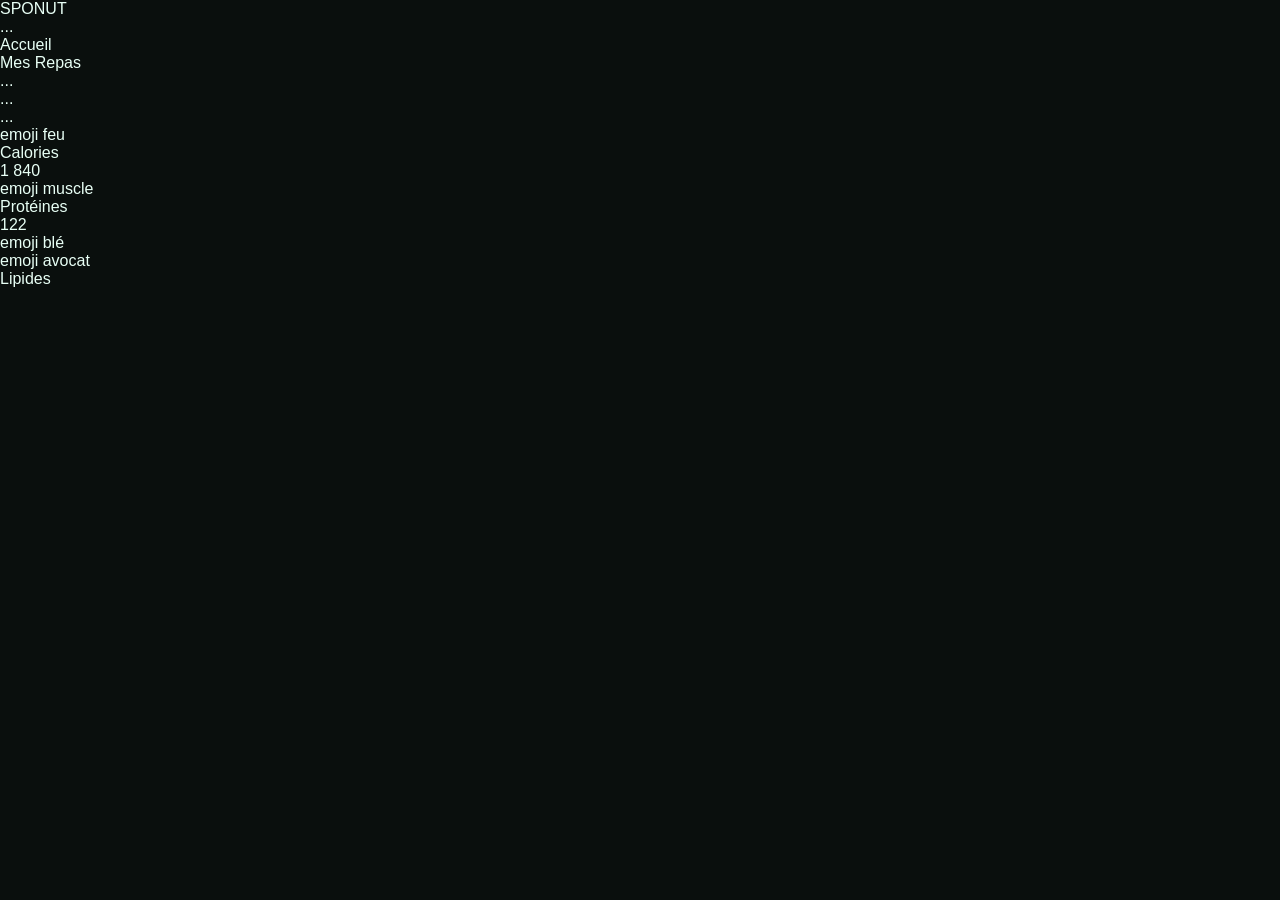
==== index.html @ 6c5e3c8f "création des cards & bases du css" ====
<!DOCTYPE html>
<html lang="fr">

<head>
    <meta charset="UTF-8">
    <meta name="viewport" content="width=device-width, initial-scale=1.0">
    <link rel="stylesheet" href="style.css">
    <title>Sponut</title>
</head>

<body>
    <header class="app-header">
        <div class="logo">SPONUT</div>

        <div class="menu-wrap" id="menuWrap">
            <div class="menu-btn" id="menuBtn">...</div>
            <div class="dropdown" id="dropdown">
                <div class="dropdown-item"> Accueil</div>
                <div class="dropdown-item"> Mes Repas</div>
            </div>
        </div>
    </header>
    <main class="content">
        <div class="profil">...</div>
        <div class="nutrition">...</div>
        <div class="semaine">...</div>
    </main>

    <div class="macros">
        <div class="macro-card">
            <div class="macro-icon cal"> emoji feu</div>
            <div class="macro-body">
                <div class="macro-top">
                    <div class="macro-label">Calories</div>
                    <div class="macro-value"><span>1 840</span></div>
                </div>
                <div class="macro-bar-wrap">
                    <div class="macro-bar bar-cal"></div>
                </div>
            </div>
        </div>

        <div class="macro-card">
            <div class="macro-icon prot">emoji muscle</div>
            <div class="macro-body">
                <div class="macro-top">
                    <div class="macro-label">Protéines</div>
                    <div class="macro-value"><span>122</span>
                    </div>
                    <div class="macro-bar-wrap">
                        <div class="macro-bar bar-prot"></div>
                    </div>
                </div>
            </div>
        </div>
        <div class="macro-card">
            <div class="macro-icon gluc">emoji blé </div>
            <div class="macro-body">
                <div class="macro-top">
                    <div class="macro-bar-wrap">
                        <div class="macro-bar bar-gluc"></div>
                    </div>
                </div>
            </div>
        </div>
        <div class="macro-card">
            <div class="macro-icon lip">emoji avocat</div>
            <div class="macro-body">
                <div class="macro-top">
                    <div class="macro-label">Lipides</div>
                    <div class="macro-value">
                        <div class="macro-bar bar-lip"></div>
                    </div>
                </div>
            </div>
        </div>
</body>

</html>
---- style.css ----
*,*::before, *::after {
    box-sizing: border-box;
    margin: 0;
    padding: 0;
}
:root {
    --green-light: #00f5a0;
    --green-dark: #00c98a;
    --teal: #00b4d8;
    --bg: #0a0f0d;
    --card: rgba(255,255,255,0.06);
    --border: rgba(255,255,255,0.10);
    --text: #e8fff5;
    --muted: rgba(232,255,245,0.45);
    --radius: 18px;
}

body {
    font-family: 'DM Sans', sans-serif;
    background: var(--bg);
    min-height: 100vh;
    color: var(--text);
    overflow-x: hidden;
}
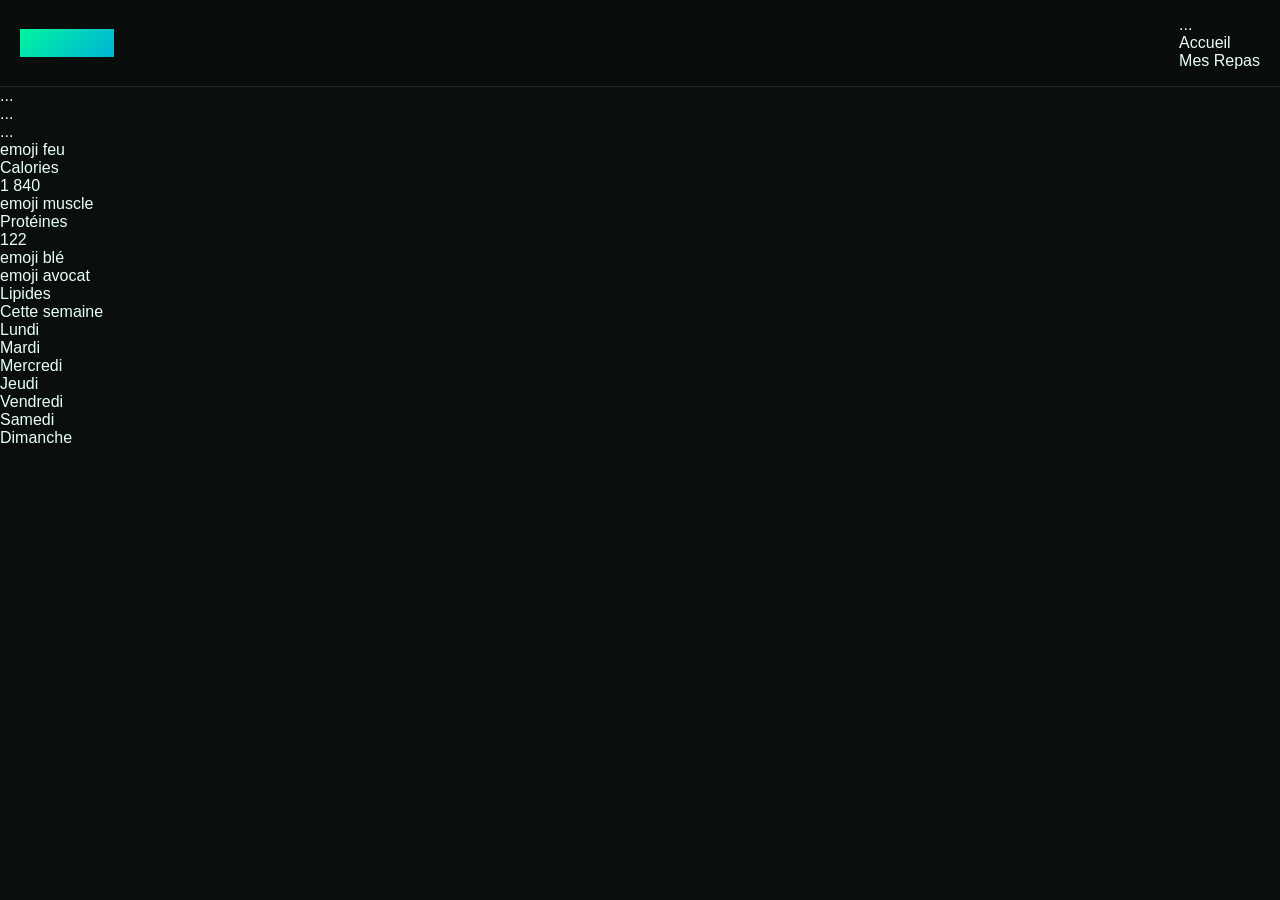
==== commit b44cfcd9: "création des jours & style du header" ====
--- a/index.html
+++ b/index.html
@@ -74,6 +74,32 @@
                 </div>
             </div>
         </div>
+
+        <div class="week-section">
+            <div class="section-title">Cette semaine</div>
+            <div class="week-grid">
+                <div class="day-card done">
+                    <div class="day-label>">Lundi</div>
+                    <div class="day-dot"></div></div>
+                                    <div class="day-card done">
+                    <div class="day-label>">Mardi</div>
+                    <div class="day-dot"></div></div>
+                                    <div class="day-card done">
+                    <div class="day-label>">Mercredi</div>
+                    <div class="day-dot"></div></div>
+                                    <div class="day-card done">
+                    <div class="day-label>">Jeudi</div>
+                    <div class="day-dot"></div></div>
+                                    <div class="day-card done">
+                    <div class="day-label>">Vendredi</div>
+                    <div class="day-dot"></div></div>
+                                    <div class="day-card done">
+                    <div class="day-label>">Samedi</div>
+                    <div class="day-dot"></div></div>
+                                    <div class="day-card done">
+                    <div class="day-label>">Dimanche</div>
+                    <div class="day-dot"></div></div>
+            </div>
 </body>
 
 </html>
--- a/style.css
+++ b/style.css
@@ -21,4 +21,27 @@
     min-height: 100vh;
     color: var(--text);
     overflow-x: hidden;
+}
+
+.app-header {
+    position: sticky;
+    top: 0;
+    z-index: 100;
+    display: flex;
+    justify-content: space-between;
+    align-items: center;
+    padding: 16px 20px;
+    background: rgba(10,15,13,0.85);
+    backdrop-filter: blur(16px);
+    border-bottom: 1px solid var(--border);
+}
+.logo {
+    font-family: 'Syne', sans-serif;
+    font-size: 24px;
+    font-weight: 800;
+    background: linear-gradient(135deg, var(--green-light), var(--teal));
+    -webkit-background-clip: var(--text);
+    -webkit-text-fill-color: transparent;
+    background-clip: var(--text);
+    letter-spacing: -1px;
 }
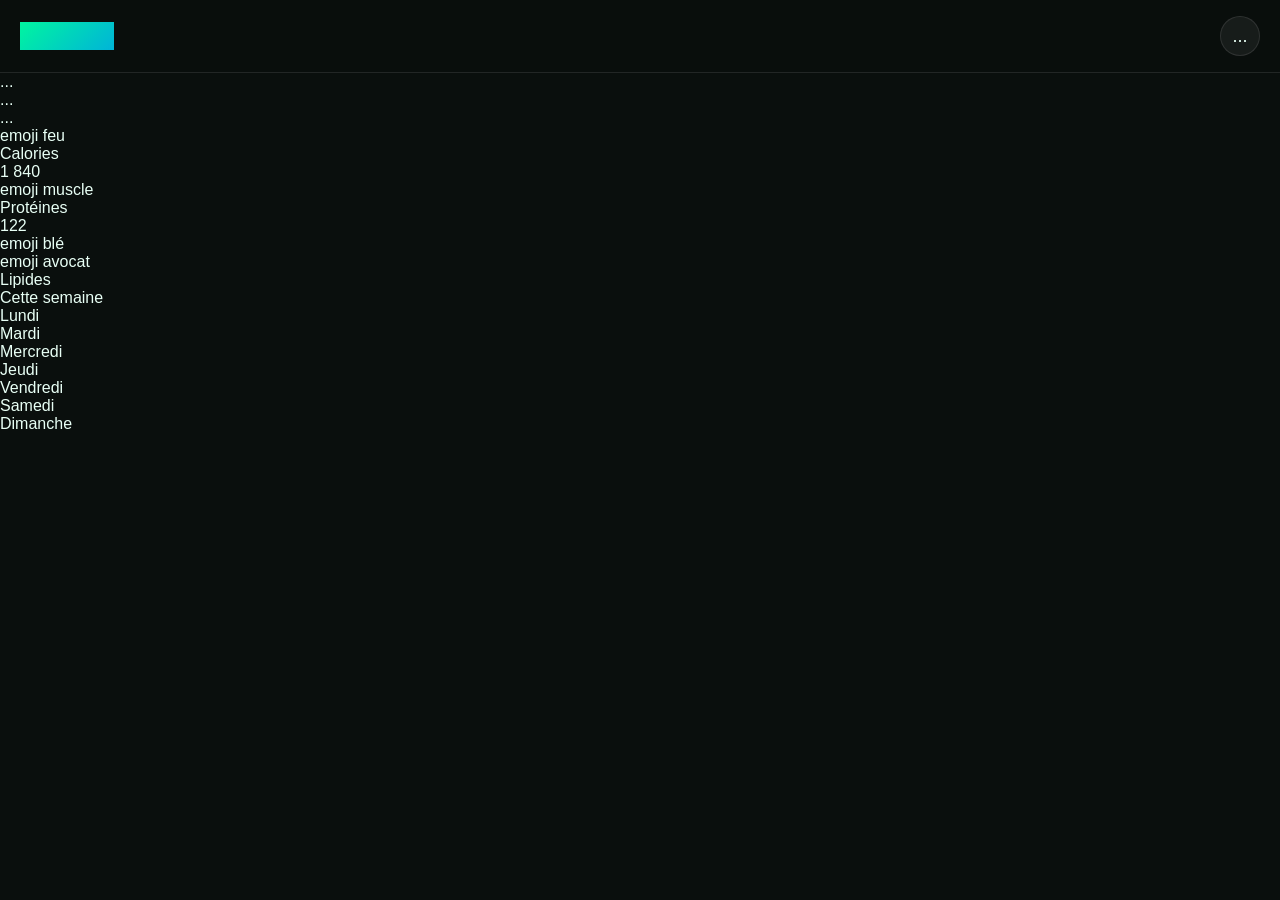
==== commit aa755184: "finalisation menu & début JS" ====
--- a/index.html
+++ b/index.html
@@ -100,6 +100,7 @@
                     <div class="day-label>">Dimanche</div>
                     <div class="day-dot"></div></div>
             </div>
+    <script src="script.js"></script>
 </body>
 
 </html>
--- a/style.css
+++ b/style.css
@@ -1,17 +1,20 @@
-*,*::before, *::after {
+*,
+*::before,
+*::after {
     box-sizing: border-box;
     margin: 0;
     padding: 0;
 }
+
 :root {
     --green-light: #00f5a0;
     --green-dark: #00c98a;
     --teal: #00b4d8;
     --bg: #0a0f0d;
-    --card: rgba(255,255,255,0.06);
-    --border: rgba(255,255,255,0.10);
+    --card: rgba(255, 255, 255, 0.06);
+    --border: rgba(255, 255, 255, 0.10);
     --text: #e8fff5;
-    --muted: rgba(232,255,245,0.45);
+    --muted: rgba(232, 255, 245, 0.45);
     --radius: 18px;
 }
 
@@ -31,10 +34,11 @@
     justify-content: space-between;
     align-items: center;
     padding: 16px 20px;
-    background: rgba(10,15,13,0.85);
+    background: rgba(10, 15, 13, 0.85);
     backdrop-filter: blur(16px);
     border-bottom: 1px solid var(--border);
 }
+
 .logo {
     font-family: 'Syne', sans-serif;
     font-size: 24px;
@@ -44,4 +48,74 @@
     -webkit-text-fill-color: transparent;
     background-clip: var(--text);
     letter-spacing: -1px;
+}
+
+.menu-wrap {
+    position: relative;
+}
+
+.menu-btn {
+    width: 40px;
+    height: 40px;
+    border-radius: 50%;
+    background: var(--card);
+    border: 1px solid var(--border);
+    display: flex;
+    align-items: center;
+    justify-content: center;
+    cursor: pointer;
+    font-size: 18px;
+    color: var(--text);
+    transition: background 0.2s;
+    user-select: none;
+}
+
+.menu-btn:hover {
+    background: rgba(255, 255, 255, 0.12);
+}
+
+.dropdown {
+    position: absolute;
+    top: calc(100% +10px);
+    right: 0;
+    width: 190px;
+    background: #111a15;
+    border: 1px solid var(--border);
+    border-radius: 14px;
+    overflow: hidden;
+    box-shadow: 0 16px 40px rgba(0, 0, 0, 0.5);
+    opacity: 0;
+    transform: translateY(-8px) scale(0.97);
+    pointer-events: none;
+    transition: opacity 0.2s ease, transform 0.2s ease;
+}
+
+.dropdown.open {
+    opacity: 1;
+    transform: translateY(0) scale(1);
+    pointer-events: all;
+}
+
+.dropdown-item {
+    display: flex;
+    align-items: center;
+    gap: 12px;
+    padding: 13px 16px;
+    font-size: 14px;
+    color: var(--text);
+    cursor: pointer;
+    transition: background 0.15s;
+    border-bottom: 1px solid var(--border);
+}
+
+.dropdown-item:last-child {
+    border-bottom: none;
+}
+
+.dropdown-item:hover {
+    background: rgba(255, 255, 255, 0.06);
+}
+
+.dropdown-item.danger {
+    color: #ff7878;
 }
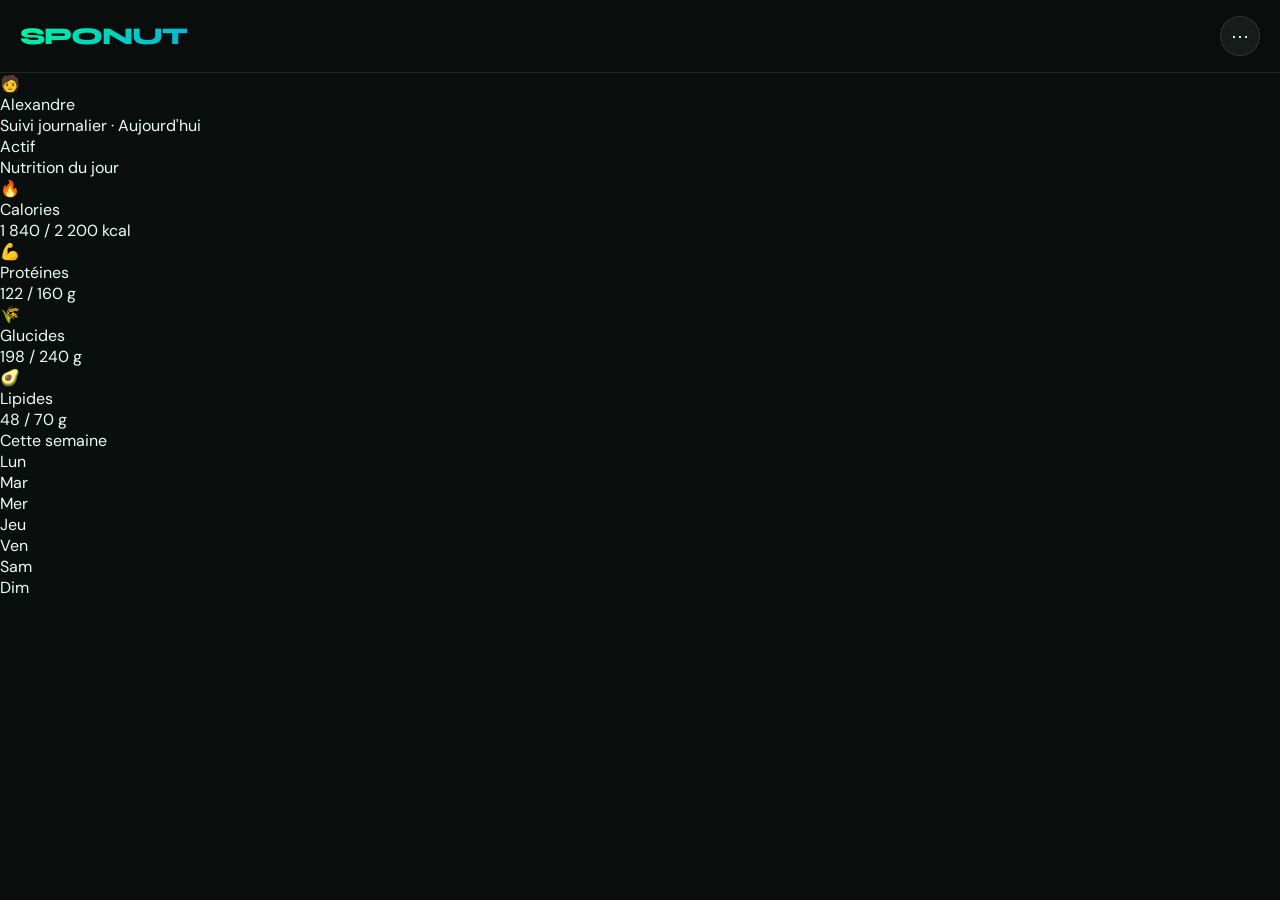
==== commit 0fe5a2da: "feat: correction html & css" ====
--- a/index.html
+++ b/index.html
@@ -1,106 +1,135 @@
 <!DOCTYPE html>
 <html lang="fr">
-
 <head>
     <meta charset="UTF-8">
     <meta name="viewport" content="width=device-width, initial-scale=1.0">
+    <link href="https://fonts.googleapis.com/css2?family=Syne:wght@400;600;700;800&family=DM+Sans:wght@300;400;500&display=swap" rel="stylesheet">
     <link rel="stylesheet" href="style.css">
-    <title>Sponut</title>
+    <title>SPONUT</title>
 </head>
+<body>
 
-<body>
     <header class="app-header">
         <div class="logo">SPONUT</div>
-
         <div class="menu-wrap" id="menuWrap">
-            <div class="menu-btn" id="menuBtn">...</div>
+            <div class="menu-btn" id="menuBtn">⋯</div>
             <div class="dropdown" id="dropdown">
-                <div class="dropdown-item"> Accueil</div>
-                <div class="dropdown-item"> Mes Repas</div>
+                <div class="dropdown-item">Accueil</div>
+                <div class="dropdown-item">Mes repas</div>
+                <div class="dropdown-item">Statistiques</div>
+                <div class="dropdown-item">Paramètres</div>
+                <div class="dropdown-item danger">Déconnexion</div>
             </div>
         </div>
     </header>
+
     <main class="content">
-        <div class="profil">...</div>
-        <div class="nutrition">...</div>
-        <div class="semaine">...</div>
-    </main>
 
-    <div class="macros">
-        <div class="macro-card">
-            <div class="macro-icon cal"> emoji feu</div>
-            <div class="macro-body">
-                <div class="macro-top">
-                    <div class="macro-label">Calories</div>
-                    <div class="macro-value"><span>1 840</span></div>
-                </div>
-                <div class="macro-bar-wrap">
-                    <div class="macro-bar bar-cal"></div>
+        <div class="profile-section">
+            <div class="avatar-wrap">
+                <div class="avatar">🧑</div>
+                <div class="avatar-ring"></div>
+            </div>
+            <div class="profile-info">
+                <div class="profile-name">Alexandre</div>
+                <div class="profile-sub">Suivi journalier · Aujourd'hui</div>
+            </div>
+            <div class="profile-badge">Actif</div>
+        </div>
+
+        <div class="section-title">Nutrition du jour</div>
+        <div class="macros">
+
+            <div class="macro-card">
+                <div class="macro-icon cal">🔥</div>
+                <div class="macro-body">
+                    <div class="macro-top">
+                        <div class="macro-label">Calories</div>
+                        <div class="macro-value"><span>1 840</span> / 2 200 kcal</div>
+                    </div>
+                    <div class="macro-bar-wrap">
+                        <div class="macro-bar bar-cal"></div>
+                    </div>
                 </div>
             </div>
-        </div>
 
-        <div class="macro-card">
-            <div class="macro-icon prot">emoji muscle</div>
-            <div class="macro-body">
-                <div class="macro-top">
-                    <div class="macro-label">Protéines</div>
-                    <div class="macro-value"><span>122</span>
+            <div class="macro-card">
+                <div class="macro-icon prot">💪</div>
+                <div class="macro-body">
+                    <div class="macro-top">
+                        <div class="macro-label">Protéines</div>
+                        <div class="macro-value"><span>122</span> / 160 g</div>
                     </div>
                     <div class="macro-bar-wrap">
                         <div class="macro-bar bar-prot"></div>
                     </div>
                 </div>
             </div>
-        </div>
-        <div class="macro-card">
-            <div class="macro-icon gluc">emoji blé </div>
-            <div class="macro-body">
-                <div class="macro-top">
+
+            <div class="macro-card">
+                <div class="macro-icon gluc">🌾</div>
+                <div class="macro-body">
+                    <div class="macro-top">
+                        <div class="macro-label">Glucides</div>
+                        <div class="macro-value"><span>198</span> / 240 g</div>
+                    </div>
                     <div class="macro-bar-wrap">
                         <div class="macro-bar bar-gluc"></div>
                     </div>
                 </div>
             </div>
-        </div>
-        <div class="macro-card">
-            <div class="macro-icon lip">emoji avocat</div>
-            <div class="macro-body">
-                <div class="macro-top">
-                    <div class="macro-label">Lipides</div>
-                    <div class="macro-value">
+
+            <div class="macro-card">
+                <div class="macro-icon lip">🥑</div>
+                <div class="macro-body">
+                    <div class="macro-top">
+                        <div class="macro-label">Lipides</div>
+                        <div class="macro-value"><span>48</span> / 70 g</div>
+                    </div>
+                    <div class="macro-bar-wrap">
                         <div class="macro-bar bar-lip"></div>
                     </div>
                 </div>
             </div>
+
         </div>
 
         <div class="week-section">
             <div class="section-title">Cette semaine</div>
             <div class="week-grid">
                 <div class="day-card done">
-                    <div class="day-label>">Lundi</div>
-                    <div class="day-dot"></div></div>
-                                    <div class="day-card done">
-                    <div class="day-label>">Mardi</div>
-                    <div class="day-dot"></div></div>
-                                    <div class="day-card done">
-                    <div class="day-label>">Mercredi</div>
-                    <div class="day-dot"></div></div>
-                                    <div class="day-card done">
-                    <div class="day-label>">Jeudi</div>
-                    <div class="day-dot"></div></div>
-                                    <div class="day-card done">
-                    <div class="day-label>">Vendredi</div>
-                    <div class="day-dot"></div></div>
-                                    <div class="day-card done">
-                    <div class="day-label>">Samedi</div>
-                    <div class="day-dot"></div></div>
-                                    <div class="day-card done">
-                    <div class="day-label>">Dimanche</div>
-                    <div class="day-dot"></div></div>
+                    <div class="day-label">Lun</div>
+                    <div class="day-dot"></div>
+                </div>
+                <div class="day-card done">
+                    <div class="day-label">Mar</div>
+                    <div class="day-dot"></div>
+                </div>
+                <div class="day-card done">
+                    <div class="day-label">Mer</div>
+                    <div class="day-dot"></div>
+                </div>
+                <div class="day-card done">
+                    <div class="day-label">Jeu</div>
+                    <div class="day-dot"></div>
+                </div>
+                <div class="day-card active">
+                    <div class="day-label">Ven</div>
+                    <div class="day-dot"></div>
+                </div>
+                <div class="day-card">
+                    <div class="day-label">Sam</div>
+                    <div class="day-dot"></div>
+                </div>
+                <div class="day-card">
+                    <div class="day-label">Dim</div>
+                    <div class="day-dot"></div>
+                </div>
             </div>
+        </div>
+
+    </main>
+
     <script src="script.js"></script>
 </body>
-
 </html>
--- a/style.css
+++ b/style.css
@@ -44,9 +44,9 @@
     font-size: 24px;
     font-weight: 800;
     background: linear-gradient(135deg, var(--green-light), var(--teal));
-    -webkit-background-clip: var(--text);
+    -webkit-background-clip: text;
     -webkit-text-fill-color: transparent;
-    background-clip: var(--text);
+    background-clip: text;
     letter-spacing: -1px;
 }
 
@@ -76,7 +76,7 @@
 
 .dropdown {
     position: absolute;
-    top: calc(100% +10px);
+    top: calc(100% + 10px);
     right: 0;
     width: 190px;
     background: #111a15;
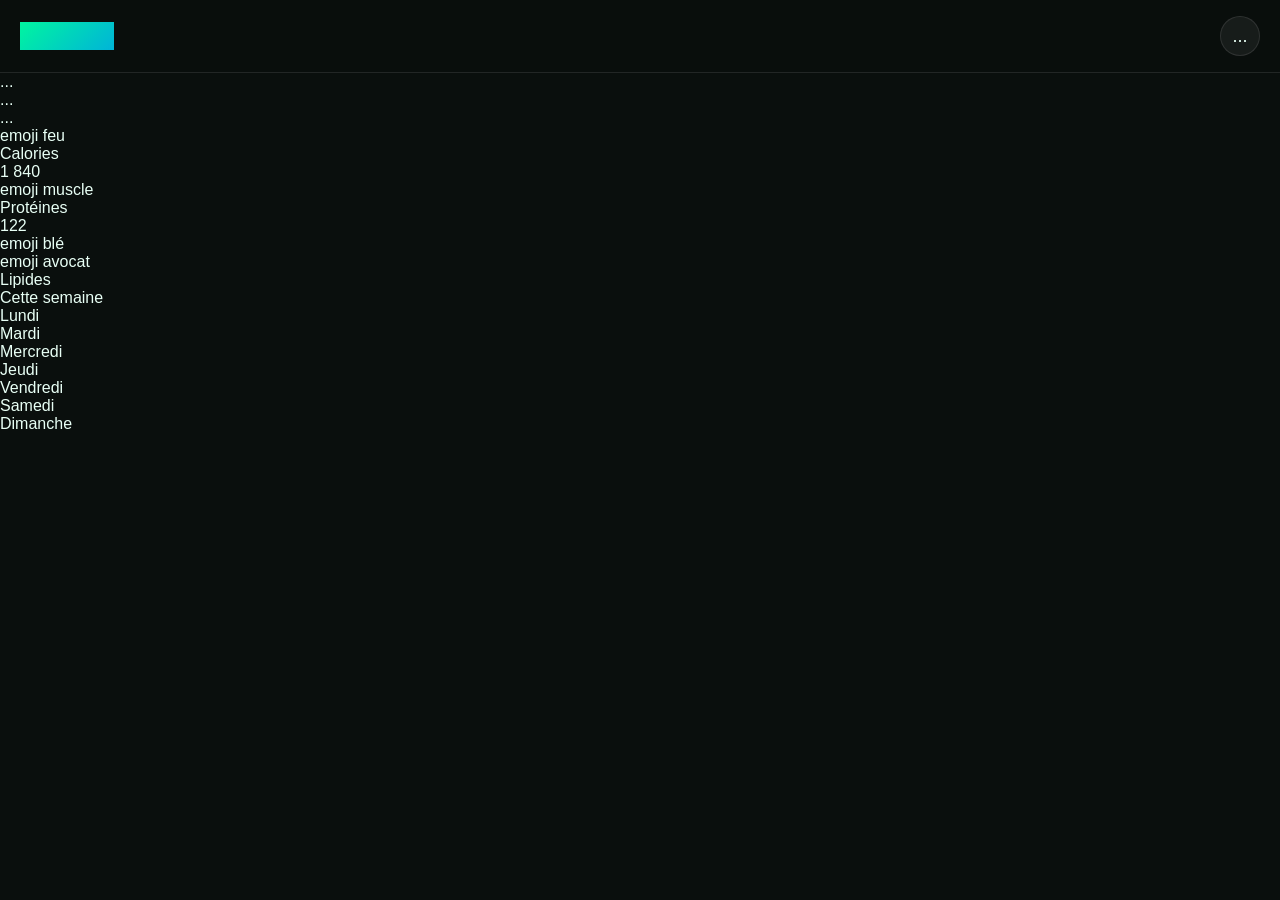
==== commit f9f3cd2c: "fix: résolution des conflits" ====
--- a/index.html
+++ b/index.html
@@ -1,135 +1,106 @@
 <!DOCTYPE html>
 <html lang="fr">
+
 <head>
     <meta charset="UTF-8">
     <meta name="viewport" content="width=device-width, initial-scale=1.0">
-    <link href="https://fonts.googleapis.com/css2?family=Syne:wght@400;600;700;800&family=DM+Sans:wght@300;400;500&display=swap" rel="stylesheet">
     <link rel="stylesheet" href="style.css">
-    <title>SPONUT</title>
+    <title>Sponut</title>
 </head>
+
 <body>
-
     <header class="app-header">
         <div class="logo">SPONUT</div>
+
         <div class="menu-wrap" id="menuWrap">
-            <div class="menu-btn" id="menuBtn">⋯</div>
+            <div class="menu-btn" id="menuBtn">...</div>
             <div class="dropdown" id="dropdown">
-                <div class="dropdown-item">Accueil</div>
-                <div class="dropdown-item">Mes repas</div>
-                <div class="dropdown-item">Statistiques</div>
-                <div class="dropdown-item">Paramètres</div>
-                <div class="dropdown-item danger">Déconnexion</div>
+                <div class="dropdown-item"> Accueil</div>
+                <div class="dropdown-item"> Mes Repas</div>
             </div>
         </div>
     </header>
+    <main class="content">
+        <div class="profil">...</div>
+        <div class="nutrition">...</div>
+        <div class="semaine">...</div>
+    </main>
 
-    <main class="content">
-
-        <div class="profile-section">
-            <div class="avatar-wrap">
-                <div class="avatar">🧑</div>
-                <div class="avatar-ring"></div>
+    <div class="macros">
+        <div class="macro-card">
+            <div class="macro-icon cal"> emoji feu</div>
+            <div class="macro-body">
+                <div class="macro-top">
+                    <div class="macro-label">Calories</div>
+                    <div class="macro-value"><span>1 840</span></div>
+                </div>
+                <div class="macro-bar-wrap">
+                    <div class="macro-bar bar-cal"></div>
+                </div>
             </div>
-            <div class="profile-info">
-                <div class="profile-name">Alexandre</div>
-                <div class="profile-sub">Suivi journalier · Aujourd'hui</div>
-            </div>
-            <div class="profile-badge">Actif</div>
         </div>
 
-        <div class="section-title">Nutrition du jour</div>
-        <div class="macros">
-
-            <div class="macro-card">
-                <div class="macro-icon cal">🔥</div>
-                <div class="macro-body">
-                    <div class="macro-top">
-                        <div class="macro-label">Calories</div>
-                        <div class="macro-value"><span>1 840</span> / 2 200 kcal</div>
-                    </div>
-                    <div class="macro-bar-wrap">
-                        <div class="macro-bar bar-cal"></div>
-                    </div>
-                </div>
-            </div>
-
-            <div class="macro-card">
-                <div class="macro-icon prot">💪</div>
-                <div class="macro-body">
-                    <div class="macro-top">
-                        <div class="macro-label">Protéines</div>
-                        <div class="macro-value"><span>122</span> / 160 g</div>
+        <div class="macro-card">
+            <div class="macro-icon prot">emoji muscle</div>
+            <div class="macro-body">
+                <div class="macro-top">
+                    <div class="macro-label">Protéines</div>
+                    <div class="macro-value"><span>122</span>
                     </div>
                     <div class="macro-bar-wrap">
                         <div class="macro-bar bar-prot"></div>
                     </div>
                 </div>
             </div>
-
-            <div class="macro-card">
-                <div class="macro-icon gluc">🌾</div>
-                <div class="macro-body">
-                    <div class="macro-top">
-                        <div class="macro-label">Glucides</div>
-                        <div class="macro-value"><span>198</span> / 240 g</div>
-                    </div>
+        </div>
+        <div class="macro-card">
+            <div class="macro-icon gluc">emoji blé </div>
+            <div class="macro-body">
+                <div class="macro-top">
                     <div class="macro-bar-wrap">
                         <div class="macro-bar bar-gluc"></div>
                     </div>
                 </div>
             </div>
-
-            <div class="macro-card">
-                <div class="macro-icon lip">🥑</div>
-                <div class="macro-body">
-                    <div class="macro-top">
-                        <div class="macro-label">Lipides</div>
-                        <div class="macro-value"><span>48</span> / 70 g</div>
-                    </div>
-                    <div class="macro-bar-wrap">
+        </div>
+        <div class="macro-card">
+            <div class="macro-icon lip">emoji avocat</div>
+            <div class="macro-body">
+                <div class="macro-top">
+                    <div class="macro-label">Lipides</div>
+                    <div class="macro-value">
                         <div class="macro-bar bar-lip"></div>
                     </div>
                 </div>
             </div>
-
         </div>
 
         <div class="week-section">
             <div class="section-title">Cette semaine</div>
             <div class="week-grid">
                 <div class="day-card done">
-                    <div class="day-label">Lun</div>
-                    <div class="day-dot"></div>
-                </div>
-                <div class="day-card done">
-                    <div class="day-label">Mar</div>
-                    <div class="day-dot"></div>
-                </div>
-                <div class="day-card done">
-                    <div class="day-label">Mer</div>
-                    <div class="day-dot"></div>
-                </div>
-                <div class="day-card done">
-                    <div class="day-label">Jeu</div>
-                    <div class="day-dot"></div>
-                </div>
-                <div class="day-card active">
-                    <div class="day-label">Ven</div>
-                    <div class="day-dot"></div>
-                </div>
-                <div class="day-card">
-                    <div class="day-label">Sam</div>
-                    <div class="day-dot"></div>
-                </div>
-                <div class="day-card">
-                    <div class="day-label">Dim</div>
-                    <div class="day-dot"></div>
-                </div>
+                    <div class="day-label>">Lundi</div>
+                    <div class="day-dot"></div></div>
+                                    <div class="day-card done">
+                    <div class="day-label>">Mardi</div>
+                    <div class="day-dot"></div></div>
+                                    <div class="day-card done">
+                    <div class="day-label>">Mercredi</div>
+                    <div class="day-dot"></div></div>
+                                    <div class="day-card done">
+                    <div class="day-label>">Jeudi</div>
+                    <div class="day-dot"></div></div>
+                                    <div class="day-card done">
+                    <div class="day-label>">Vendredi</div>
+                    <div class="day-dot"></div></div>
+                                    <div class="day-card done">
+                    <div class="day-label>">Samedi</div>
+                    <div class="day-dot"></div></div>
+                                    <div class="day-card done">
+                    <div class="day-label>">Dimanche</div>
+                    <div class="day-dot"></div></div>
             </div>
-        </div>
-
-    </main>
-
     <script src="script.js"></script>
 </body>
+
 </html>
--- a/style.css
+++ b/style.css
@@ -44,9 +44,9 @@
     font-size: 24px;
     font-weight: 800;
     background: linear-gradient(135deg, var(--green-light), var(--teal));
-    -webkit-background-clip: text;
+    -webkit-background-clip: var(--text);
     -webkit-text-fill-color: transparent;
-    background-clip: text;
+    background-clip: var(--text);
     letter-spacing: -1px;
 }
 
@@ -76,7 +76,7 @@
 
 .dropdown {
     position: absolute;
-    top: calc(100% + 10px);
+    top: calc(100% +10px);
     right: 0;
     width: 190px;
     background: #111a15;
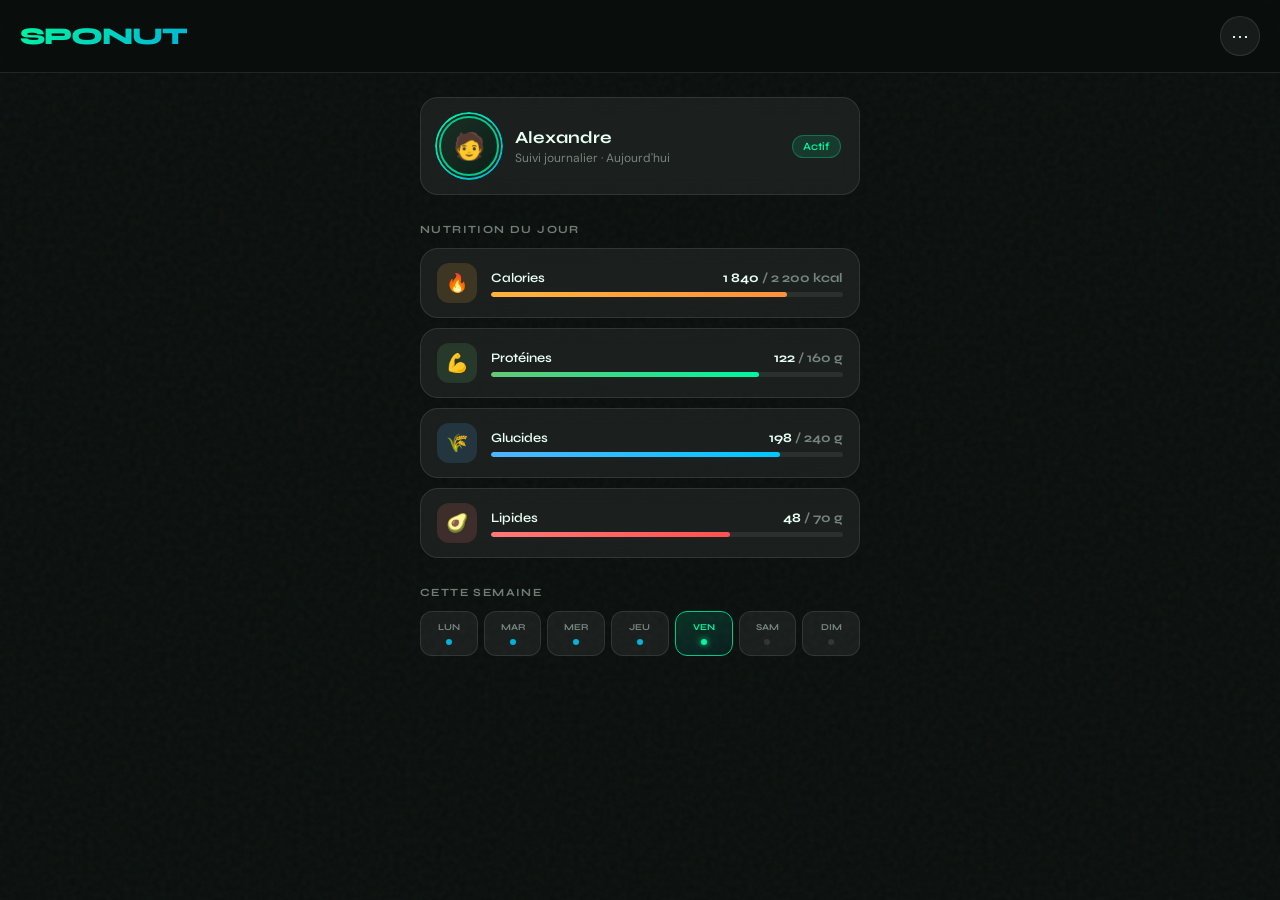
==== commit 619b669b: "page d'accueil html & css complète" ====
--- a/index.html
+++ b/index.html
@@ -4,102 +4,136 @@
 <head>
     <meta charset="UTF-8">
     <meta name="viewport" content="width=device-width, initial-scale=1.0">
+    <link
+        href="https://fonts.googleapis.com/css2?family=Syne:wght@400;600;700;800&family=DM+Sans:wght@300;400;500&display=swap"
+        rel="stylesheet">
     <link rel="stylesheet" href="style.css">
-    <title>Sponut</title>
+    <title>SPONUT</title>
 </head>
 
 <body>
+
     <header class="app-header">
         <div class="logo">SPONUT</div>
-
         <div class="menu-wrap" id="menuWrap">
-            <div class="menu-btn" id="menuBtn">...</div>
+            <div class="menu-btn" id="menuBtn">⋯</div>
             <div class="dropdown" id="dropdown">
-                <div class="dropdown-item"> Accueil</div>
-                <div class="dropdown-item"> Mes Repas</div>
+                <div class="dropdown-item">Accueil</div>
+                <div class="dropdown-item">Mes repas</div>
+                <div class="dropdown-item">Statistiques</div>
+                <div class="dropdown-item">Paramètres</div>
+                <div class="dropdown-item danger">Déconnexion</div>
             </div>
         </div>
     </header>
+
     <main class="content">
-        <div class="profil">...</div>
-        <div class="nutrition">...</div>
-        <div class="semaine">...</div>
-    </main>
 
-    <div class="macros">
-        <div class="macro-card">
-            <div class="macro-icon cal"> emoji feu</div>
-            <div class="macro-body">
-                <div class="macro-top">
-                    <div class="macro-label">Calories</div>
-                    <div class="macro-value"><span>1 840</span></div>
-                </div>
-                <div class="macro-bar-wrap">
-                    <div class="macro-bar bar-cal"></div>
+        <div class="profile-section">
+            <div class="avatar-wrap">
+                <div class="avatar">🧑</div>
+                <div class="avatar-ring"></div>
+            </div>
+            <div class="profile-info">
+                <div class="profile-name">Alexandre</div>
+                <div class="profile-sub">Suivi journalier · Aujourd'hui</div>
+            </div>
+            <div class="profile-badge">Actif</div>
+        </div>
+
+        <div class="section-title">Nutrition du jour</div>
+        <div class="macros">
+
+            <div class="macro-card">
+                <div class="macro-icon cal">🔥</div>
+                <div class="macro-body">
+                    <div class="macro-top">
+                        <div class="macro-label">Calories</div>
+                        <div class="macro-value"><span>1 840</span> / 2 200 kcal</div>
+                    </div>
+                    <div class="macro-bar-wrap">
+                        <div class="macro-bar bar-cal"></div>
+                    </div>
                 </div>
             </div>
-        </div>
 
-        <div class="macro-card">
-            <div class="macro-icon prot">emoji muscle</div>
-            <div class="macro-body">
-                <div class="macro-top">
-                    <div class="macro-label">Protéines</div>
-                    <div class="macro-value"><span>122</span>
+            <div class="macro-card">
+                <div class="macro-icon prot">💪</div>
+                <div class="macro-body">
+                    <div class="macro-top">
+                        <div class="macro-label">Protéines</div>
+                        <div class="macro-value"><span>122</span> / 160 g</div>
                     </div>
                     <div class="macro-bar-wrap">
                         <div class="macro-bar bar-prot"></div>
                     </div>
                 </div>
             </div>
-        </div>
-        <div class="macro-card">
-            <div class="macro-icon gluc">emoji blé </div>
-            <div class="macro-body">
-                <div class="macro-top">
+
+            <div class="macro-card">
+                <div class="macro-icon gluc">🌾</div>
+                <div class="macro-body">
+                    <div class="macro-top">
+                        <div class="macro-label">Glucides</div>
+                        <div class="macro-value"><span>198</span> / 240 g</div>
+                    </div>
                     <div class="macro-bar-wrap">
                         <div class="macro-bar bar-gluc"></div>
                     </div>
                 </div>
             </div>
-        </div>
-        <div class="macro-card">
-            <div class="macro-icon lip">emoji avocat</div>
-            <div class="macro-body">
-                <div class="macro-top">
-                    <div class="macro-label">Lipides</div>
-                    <div class="macro-value">
+
+            <div class="macro-card">
+                <div class="macro-icon lip">🥑</div>
+                <div class="macro-body">
+                    <div class="macro-top">
+                        <div class="macro-label">Lipides</div>
+                        <div class="macro-value"><span>48</span> / 70 g</div>
+                    </div>
+                    <div class="macro-bar-wrap">
                         <div class="macro-bar bar-lip"></div>
                     </div>
                 </div>
             </div>
+
         </div>
 
         <div class="week-section">
             <div class="section-title">Cette semaine</div>
             <div class="week-grid">
                 <div class="day-card done">
-                    <div class="day-label>">Lundi</div>
-                    <div class="day-dot"></div></div>
-                                    <div class="day-card done">
-                    <div class="day-label>">Mardi</div>
-                    <div class="day-dot"></div></div>
-                                    <div class="day-card done">
-                    <div class="day-label>">Mercredi</div>
-                    <div class="day-dot"></div></div>
-                                    <div class="day-card done">
-                    <div class="day-label>">Jeudi</div>
-                    <div class="day-dot"></div></div>
-                                    <div class="day-card done">
-                    <div class="day-label>">Vendredi</div>
-                    <div class="day-dot"></div></div>
-                                    <div class="day-card done">
-                    <div class="day-label>">Samedi</div>
-                    <div class="day-dot"></div></div>
-                                    <div class="day-card done">
-                    <div class="day-label>">Dimanche</div>
-                    <div class="day-dot"></div></div>
+                    <div class="day-label">Lun</div>
+                    <div class="day-dot"></div>
+                </div>
+                <div class="day-card done">
+                    <div class="day-label">Mar</div>
+                    <div class="day-dot"></div>
+                </div>
+                <div class="day-card done">
+                    <div class="day-label">Mer</div>
+                    <div class="day-dot"></div>
+                </div>
+                <div class="day-card done">
+                    <div class="day-label">Jeu</div>
+                    <div class="day-dot"></div>
+                </div>
+                <div class="day-card active">
+                    <div class="day-label">Ven</div>
+                    <div class="day-dot"></div>
+                </div>
+                <div class="day-card">
+                    <div class="day-label">Sam</div>
+                    <div class="day-dot"></div>
+                </div>
+                <div class="day-card">
+                    <div class="day-label">Dim</div>
+                    <div class="day-dot"></div>
+                </div>
             </div>
+        </div>
+
+    </main>
+
     <script src="script.js"></script>
 </body>
 
--- a/style.css
+++ b/style.css
@@ -26,6 +26,15 @@
     overflow-x: hidden;
 }
 
+body::before {
+    content: '';
+    position: fixed;
+    inset: 0;
+    background-image: url("data:image/svg+xml,%3Csvg viewBox='0 0 200 200' xmlns='http://www.w3.org/2000/svg'%3E%3Cfilter id='n'%3E%3CfeTurbulence type='fractalNoise' baseFrequency='0.75' numOctaves='4' stitchTiles='stitch'/%3E%3C/filter%3E%3Crect width='100%25' height='100%25' filter='url(%23n)' opacity='0.04'/%3E%3C/svg%3E");
+    pointer-events: none;
+    z-index: 0;
+}
+
 .app-header {
     position: sticky;
     top: 0;
@@ -44,9 +53,9 @@
     font-size: 24px;
     font-weight: 800;
     background: linear-gradient(135deg, var(--green-light), var(--teal));
-    -webkit-background-clip: var(--text);
+    -webkit-background-clip: text;
     -webkit-text-fill-color: transparent;
-    background-clip: var(--text);
+    background-clip: text;
     letter-spacing: -1px;
 }
 
@@ -76,7 +85,7 @@
 
 .dropdown {
     position: absolute;
-    top: calc(100% +10px);
+    top: calc(100% + 10px);
     right: 0;
     width: 190px;
     background: #111a15;
@@ -118,4 +127,300 @@
 
 .dropdown-item.danger {
     color: #ff7878;
+}
+
+.content {
+    padding: 24px 20px 40px;
+    max-width: 480px;
+    margin: 0 auto;
+    position: relative;
+    z-index: 1;
+}
+
+.profile-section {
+    display: flex;
+    align-items: center;
+    gap: 16px;
+    margin-bottom: 28px;
+    padding: 18px;
+    background: var(--card);
+    border: 1px solid var(--border);
+    border-radius: var(--radius);
+    backdrop-filter: blur(10px);
+}
+
+.avatar-wrap {
+    position: relative;
+    width: 60px;
+    height: 60px;
+    flex-shrink: 0;
+}
+
+.avatar {
+    width: 60px;
+    height: 60px;
+    border-radius: 50%;
+    background: linear-gradient(135deg, #1a2e24, #0d2018);
+    border: 2px solid var(--green-dark);
+    display: flex;
+    align-items: center;
+    justify-content: center;
+    font-size: 26px;
+}
+
+.avatar-ring {
+    position: absolute;
+    inset: -4px;
+    border-radius: 50%;
+    border: 2px solid transparent;
+    background: linear-gradient(135deg, var(--green-light), var(--teal)) border-box;
+    -webkit-mask: linear-gradient(#fff 0 0) padding-box, linear-gradient(#fff 0 0);
+    -webkit-mask-composite: destination-out;
+    mask-composite: exclude;
+    animation: spin 6s linear infinite;
+}
+
+@keyframes spin {
+    to {
+        transform: rotate(360deg);
+    }
+}
+
+.profile-info {
+    flex: 1;
+}
+
+.profile-name {
+    font-family: 'Syne', sans-serif;
+    font-size: 17px;
+    font-weight: 700;
+}
+
+.profile-sub {
+    font-size: 12px;
+    color: var(--muted);
+    margin-top: 2px;
+}
+
+.profile-badge {
+    background: rgba(0, 245, 160, 0.12);
+    border: 1px solid rgba(0, 245, 160, 0.3);
+    color: var(--green-light);
+    font-size: 11px;
+    font-family: 'Syne', sans-serif;
+    font-weight: 600;
+    padding: 4px 10px;
+    border-radius: 99px;
+}
+
+.section-title {
+    font-family: 'Syne', sans-serif;
+    font-size: 11px;
+    font-weight: 700;
+    color: var(--muted);
+    text-transform: uppercase;
+    letter-spacing: 1.4px;
+    margin-bottom: 12px;
+}
+
+.macros {
+    display: flex;
+    flex-direction: column;
+    gap: 10px;
+    margin-bottom: 28px;
+}
+
+.macro-card {
+    background: var(--card);
+    border: 1px solid var(--border);
+    border-radius: var(--radius);
+    padding: 14px 16px;
+    display: flex;
+    align-items: center;
+    gap: 14px;
+    backdrop-filter: blur(10px);
+    transition: border-color 0.2s, background 0.2s;
+    animation: slideIn 0.4s ease both;
+}
+
+.macro-card:hover {
+    background: rgba(255, 255, 255, 0.09);
+    border-color: rgba(0, 245, 160, 0.25);
+}
+
+@keyframes slideIn {
+    from {
+        opacity: 0;
+        transform: translateX(-10px);
+    }
+
+    to {
+        opacity: 1;
+        transform: translateX(0);
+    }
+}
+
+.macro-card:nth-child(1) {
+    animation-delay: 0.05s;
+}
+
+.macro-card:nth-child(2) {
+    animation-delay: 0.10s;
+}
+
+.macro-card:nth-child(3) {
+    animation-delay: 0.15s;
+}
+
+.macro-card:nth-child(4) {
+    animation-delay: 0.20s;
+}
+
+.macro-icon {
+    width: 40px;
+    height: 40px;
+    border-radius: 12px;
+    display: flex;
+    align-items: center;
+    justify-content: center;
+    font-size: 18px;
+    flex-shrink: 0;
+}
+
+.macro-icon.cal {
+    background: rgba(255, 180, 60, 0.15);
+}
+
+.macro-icon.prot {
+    background: rgba(100, 200, 120, 0.15);
+}
+
+.macro-icon.gluc {
+    background: rgba(80, 180, 255, 0.15);
+}
+
+.macro-icon.lip {
+    background: rgba(255, 120, 120, 0.15);
+}
+
+.macro-body {
+    flex: 1;
+    min-width: 0;
+}
+
+.macro-top {
+    display: flex;
+    justify-content: space-between;
+    align-items: baseline;
+    margin-bottom: 6px;
+}
+
+.macro-label {
+    font-family: 'Syne', sans-serif;
+    font-size: 13px;
+    font-weight: 600;
+}
+
+.macro-value {
+    font-family: 'Syne', sans-serif;
+    font-size: 13px;
+    font-weight: 700;
+    color: var(--muted);
+}
+
+.macro-value span {
+    color: var(--text);
+}
+
+.macro-bar-wrap {
+    height: 5px;
+    background: rgba(255, 255, 255, 0.07);
+    border-radius: 99px;
+    overflow: hidden;
+}
+
+.macro-bar {
+    height: 100%;
+    border-radius: 99px;
+}
+
+.bar-cal {
+    background: linear-gradient(90deg, #ffb43c, #ff8f3c);
+    width: 84%;
+}
+
+.bar-prot {
+    background: linear-gradient(90deg, #64c878, #00f5a0);
+    width: 76%;
+}
+
+.bar-gluc {
+    background: linear-gradient(90deg, #50b4ff, #00c8ff);
+    width: 82%;
+}
+
+.bar-lip {
+    background: linear-gradient(90deg, #ff7878, #ff5050);
+    width: 68%;
+}
+
+.week-section {
+    margin-bottom: 28px;
+}
+
+.week-grid {
+    display: grid;
+    grid-template-columns: repeat(7, 1fr);
+    gap: 6px;
+}
+
+.day-card {
+    background: var(--card);
+    border: 1px solid var(--border);
+    border-radius: 12px;
+    padding: 10px 4px;
+    display: flex;
+    flex-direction: column;
+    align-items: center;
+    gap: 7px;
+    cursor: pointer;
+    transition: all 0.2s;
+}
+
+.day-card:hover {
+    border-color: rgba(0, 245, 160, 0.35);
+    background: rgba(0, 245, 160, 0.05);
+}
+
+.day-card.active {
+    background: linear-gradient(160deg, rgba(0, 245, 160, 0.15), rgba(0, 180, 216, 0.08));
+    border-color: var(--green-dark);
+}
+
+.day-label {
+    font-family: 'Syne', sans-serif;
+    font-size: 9px;
+    font-weight: 700;
+    color: var(--muted);
+    text-transform: uppercase;
+}
+
+.day-card.active .day-label {
+    color: var(--green-light);
+}
+
+.day-dot {
+    width: 6px;
+    height: 6px;
+    border-radius: 50%;
+    background: rgba(255, 255, 255, 0.1);
+}
+
+.day-card.active .day-dot {
+    background: var(--green-light);
+    box-shadow: 0 0 6px var(--green-light);
+}
+
+.day-card.done .day-dot {
+    background: var(--teal);
 }
